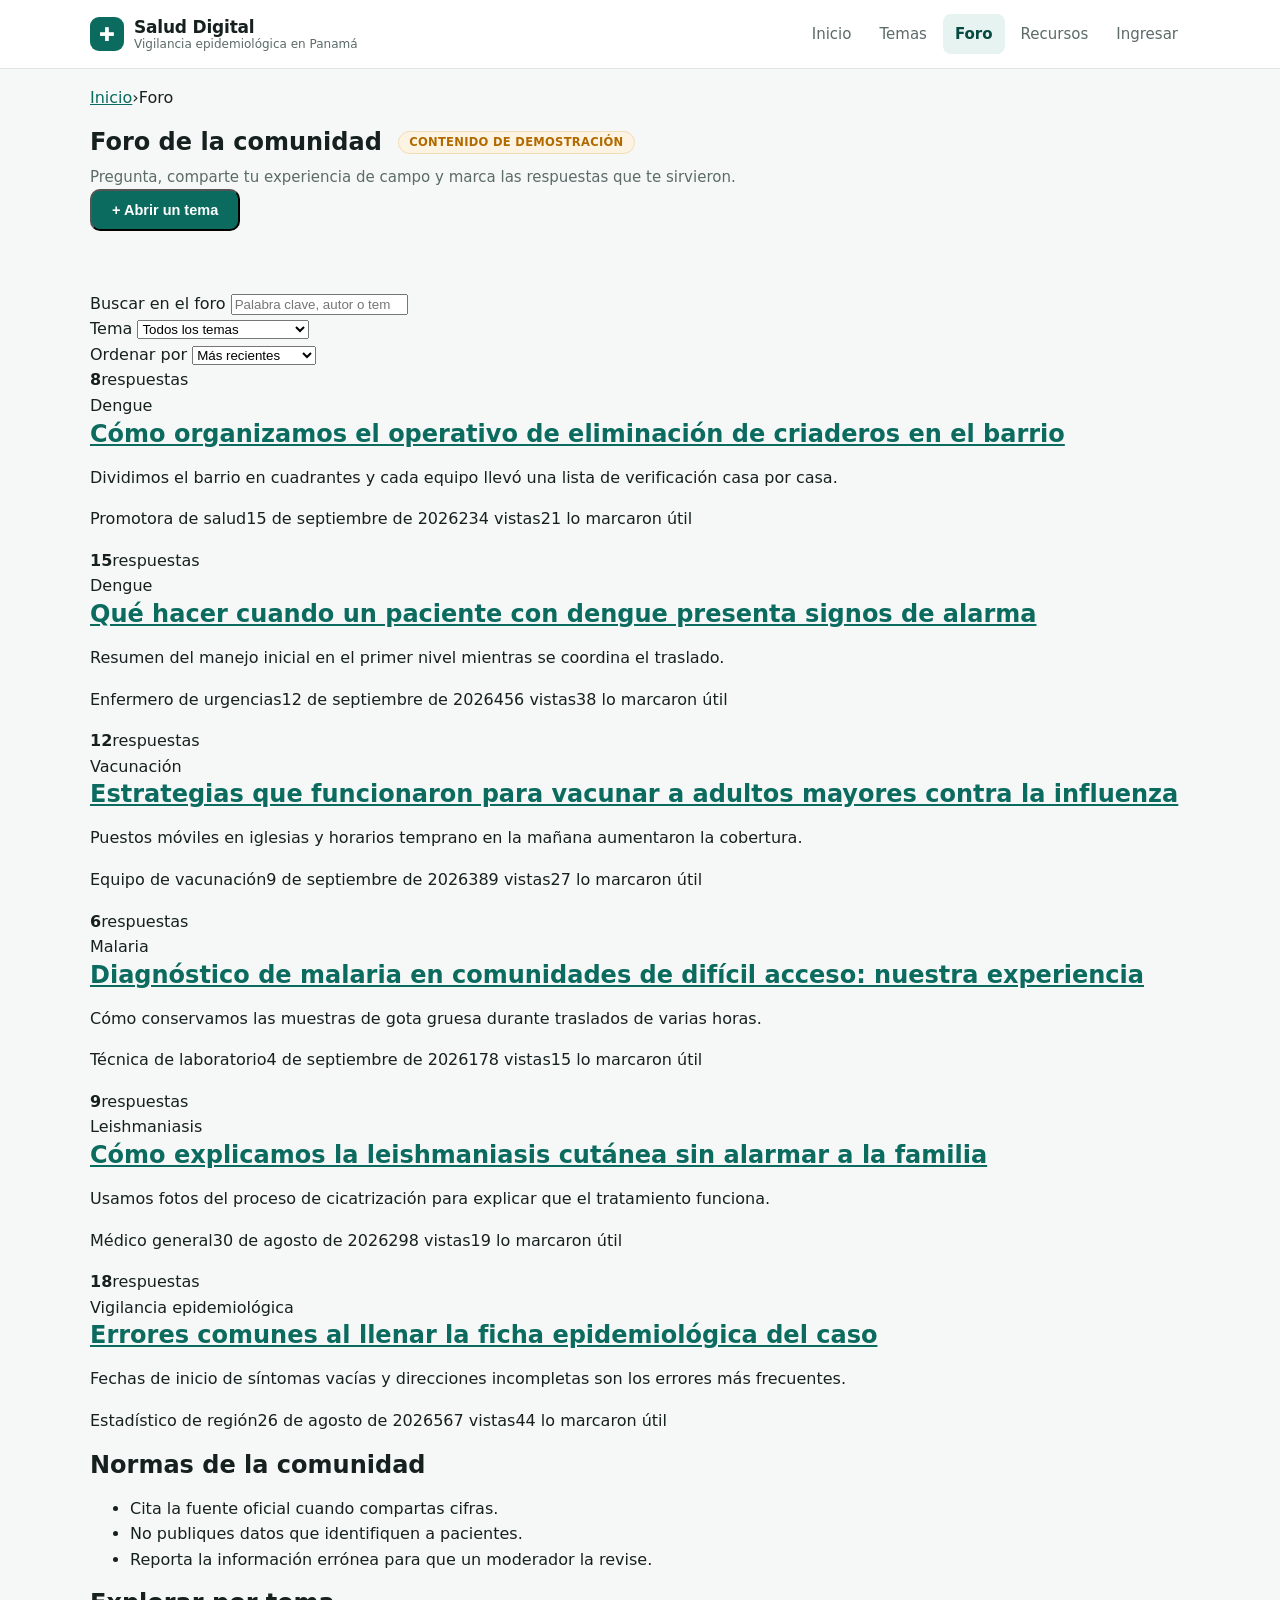
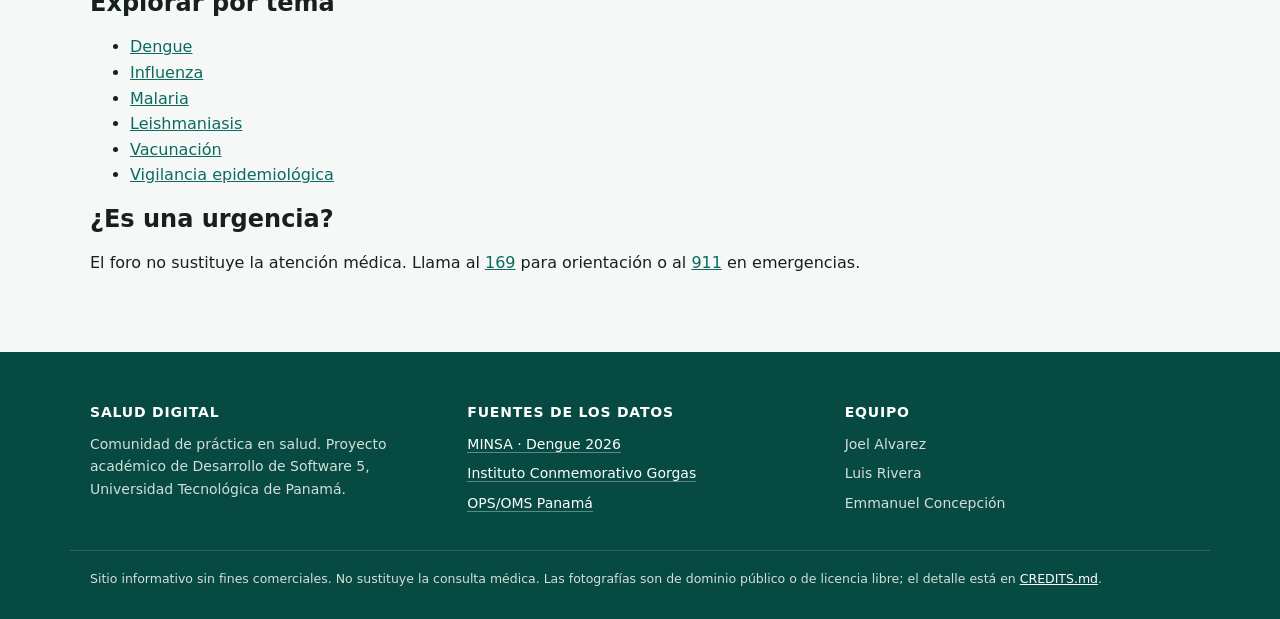
==== foro.html @ 1584584c "feat(paginas): registro, inicio de sesion, temas, foro, publicacion, recursos y perfil" ====
<!DOCTYPE html>
<html lang="es">
<head>
    <meta charset="UTF-8">
    <meta name="viewport" content="width=device-width, initial-scale=1.0">
    <title>Foro · Salud Digital</title>
    <meta name="description" content="Foro de la comunidad de práctica en salud: preguntas y experiencias de campo.">
    <meta name="theme-color" content="#0b6b5f">
    <link rel="icon" href="data:image/svg+xml,<svg xmlns='http://www.w3.org/2000/svg' viewBox='0 0 100 100'><rect width='100' height='100' rx='22' fill='%230b6b5f'/><path d='M42 20h16v22h22v16H58v22H42V58H20V42h22z' fill='%23fff'/></svg>">
    <link rel="stylesheet" href="css/styles.css">
</head>
<body>
    <a href="#contenido" class="skip-link">Saltar al contenido</a>

    <!-- ===== ENCABEZADO ===== -->
    <header class="navbar" id="navbar">
        <div class="container navbar-inner">
            <a class="brand" href="index.html">
                <span class="brand-mark" aria-hidden="true">✚</span>
                <span class="brand-text">
                    <strong>Salud Digital</strong>
                    <small>Vigilancia epidemiológica en Panamá</small>
                </span>
            </a>

            <button class="nav-toggle" id="navToggle" aria-expanded="false" aria-controls="menu" aria-label="Abrir el menú">
                <span></span><span></span><span></span>
            </button>

            <nav class="menu" id="menu" aria-label="Navegación principal">
                <a href="index.html">Inicio</a>
                <a href="temas.html">Temas</a>
                <a href="foro.html">Foro</a>
                <a href="recursos.html">Recursos</a>
                <a href="login.html" class="menu-cuenta" data-cuenta>Ingresar</a>
            </nav>
        </div>
    </header>

    <main id="contenido">
        <section class="pagina-head">
            <div class="container">
                <p class="migas"><a href="index.html">Inicio</a><span aria-hidden="true">›</span><span aria-current="page">Foro</span></p>
                <div class="pagina-head-fila">
                    <div>
                        <h1>Foro de la comunidad <span class="badge-demo">contenido de demostración</span></h1>
                        <p class="section-sub">Pregunta, comparte tu experiencia de campo y marca las respuestas que te sirvieron.</p>
                    </div>
                    <button type="button" class="btn-primary" id="btnNuevoTema" aria-expanded="false" aria-controls="panelNuevo">+ Abrir un tema</button>
                </div>
            </div>
        </section>

        <section class="section">
            <div class="container dos-columnas">
                <div>
                    <div class="panel-nuevo" id="panelNuevo" hidden>
                        <h2>Abrir un tema nuevo</h2>
                        <form class="form" id="formTema" novalidate>
                            <div class="campo">
                                <label for="temaTitulo">Título</label>
                                <input type="text" id="temaTitulo" name="titulo" maxlength="120" placeholder="Resume tu pregunta o experiencia en una frase" required>
                                <p class="campo-error" aria-live="polite"></p>
                            </div>
                            <div class="campo">
                                <label for="temaCategoria">Tema</label>
                                <select id="temaCategoria" name="categoria" required></select>
                                <p class="campo-error" aria-live="polite"></p>
                            </div>
                            <div class="campo">
                                <label for="temaContenido">Contenido</label>
                                <textarea id="temaContenido" name="contenido" placeholder="Describe el caso, lo que hiciste y lo que aprendiste." required></textarea>
                                <p class="campo-error" aria-live="polite"></p>
                            </div>
                            <p class="aviso" id="temaAviso" role="status" hidden></p>
                            <div class="fila-entre">
                                <button type="button" class="btn-secondary" id="btnCancelarTema">Cancelar</button>
                                <button type="submit" class="btn-primary">Publicar tema</button>
                            </div>
                        </form>
                    </div>

                    <form class="herramientas" id="filtrosForo" role="search">
                        <div class="campo campo-buscar">
                            <label for="foroBuscar">Buscar en el foro</label>
                            <input type="search" id="foroBuscar" placeholder="Palabra clave, autor o tema…">
                        </div>
                        <div class="campo">
                            <label for="foroTema">Tema</label>
                            <select id="foroTema"></select>
                        </div>
                        <div class="campo">
                            <label for="foroOrden">Ordenar por</label>
                            <select id="foroOrden">
                                <option value="recientes">Más recientes</option>
                                <option value="respuestas">Más respondidos</option>
                                <option value="util">Más útiles</option>
                            </select>
                        </div>
                    </form>

                    <div class="foro-lista" id="foroLista"></div>
                    <p class="vacio" id="foroVacio" hidden>No hay temas que coincidan con la búsqueda.</p>
                </div>

                <aside class="lateral">
                    <div class="caja">
                        <h2>Normas de la comunidad</h2>
                        <ul>
                            <li>Cita la fuente oficial cuando compartas cifras.</li>
                            <li>No publiques datos que identifiquen a pacientes.</li>
                            <li>Reporta la información errónea para que un moderador la revise.</li>
                        </ul>
                    </div>
                    <div class="caja">
                        <h2>Explorar por tema</h2>
                        <ul id="foroTemasLateral"></ul>
                    </div>
                    <div class="caja">
                        <h2>¿Es una urgencia?</h2>
                        <p>El foro no sustituye la atención médica. Llama al <a href="tel:169">169</a> para orientación o al <a href="tel:911">911</a> en emergencias.</p>
                    </div>
                </aside>
            </div>
        </section>
    </main>

    <!-- ===== PIE ===== -->
    <footer class="footer">
        <div class="container footer-inner">
            <div class="footer-col">
                <h3>Salud Digital</h3>
                <p>Comunidad de práctica en salud. Proyecto académico de Desarrollo de Software 5, Universidad Tecnológica de Panamá.</p>
            </div>
            <div class="footer-col">
                <h3>Fuentes de los datos</h3>
                <ul>
                    <li><a href="https://www.minsa.gob.pa/informacion-salud/dengue-2026" target="_blank" rel="noopener">MINSA · Dengue 2026</a></li>
                    <li><a href="https://www.gorgas.gob.pa/" target="_blank" rel="noopener">Instituto Conmemorativo Gorgas</a></li>
                    <li><a href="https://www.paho.org/es/panama" target="_blank" rel="noopener">OPS/OMS Panamá</a></li>
                </ul>
            </div>
            <div class="footer-col">
                <h3>Equipo</h3>
                <ul>
                    <li>Joel Alvarez</li>
                    <li>Luis Rivera</li>
                    <li>Emmanuel Concepción</li>
                </ul>
            </div>
        </div>
        <div class="container footer-legal">
            <p>
                Sitio informativo sin fines comerciales. No sustituye la consulta médica.
                Las fotografías son de dominio público o de licencia libre; el detalle está en
                <a href="CREDITS.md">CREDITS.md</a>.
            </p>
        </div>
    </footer>

    <script src="js/data.js"></script>
    <script src="js/comun.js"></script>
    <script src="js/foro.js"></script>
</body>
</html>
---- css/styles.css ----
/* =========================================================================
   Salud Digital - Estilos
   ========================================================================= */

:root {
    --verde: #0b6b5f;
    --verde-oscuro: #074a41;
    --verde-claro: #e6f3f0;
    --ambar: #b26a00;
    --rojo: #b3261e;
    --tinta: #16211f;
    --gris: #5b6b68;
    --linea: #dde5e3;
    --fondo: #f6f8f7;
    --blanco: #ffffff;
    --radio: 14px;
    --sombra: 0 1px 2px rgba(16, 33, 30, .06), 0 8px 24px rgba(16, 33, 30, .06);
    --ancho: 1140px;
}

*, *::before, *::after { box-sizing: border-box; }

html { scroll-behavior: smooth; scroll-padding-top: 90px; }

body {
    margin: 0;
    font-family: "Segoe UI", system-ui, -apple-system, Roboto, Helvetica, Arial, sans-serif;
    color: var(--tinta);
    background: var(--fondo);
    line-height: 1.6;
    -webkit-font-smoothing: antialiased;
}

body.sin-scroll { overflow: hidden; }

img { max-width: 100%; display: block; }

a { color: var(--verde); }

h1, h2, h3 { line-height: 1.25; margin: 0; }

.container {
    width: 100%;
    max-width: var(--ancho);
    margin: 0 auto;
    padding: 0 20px;
}

.sr-only {
    position: absolute; width: 1px; height: 1px;
    padding: 0; margin: -1px; overflow: hidden;
    clip: rect(0 0 0 0); white-space: nowrap; border: 0;
}

.skip-link {
    position: absolute; left: -999px; top: 8px; z-index: 1200;
    background: var(--verde); color: #fff; padding: 10px 16px; border-radius: 8px;
}
.skip-link:focus { left: 16px; }

:focus-visible { outline: 3px solid var(--verde); outline-offset: 2px; border-radius: 4px; }

/* ===== Encabezado ===== */

.navbar {
    position: sticky; top: 0; z-index: 900;
    background: rgba(255, 255, 255, .94);
    backdrop-filter: blur(8px);
    border-bottom: 1px solid var(--linea);
    transition: box-shadow .2s ease;
}
.navbar.con-sombra { box-shadow: 0 2px 12px rgba(16, 33, 30, .1); }

.navbar-inner {
    display: flex; align-items: center; justify-content: space-between;
    gap: 16px; min-height: 68px;
}

.brand { display: flex; align-items: center; gap: 10px; text-decoration: none; color: inherit; }

.brand-mark {
    width: 34px; height: 34px; flex: none;
    display: grid; place-items: center;
    background: var(--verde); color: #fff;
    border-radius: 9px; font-size: 19px; font-weight: 700;
}

.brand-text { display: flex; flex-direction: column; line-height: 1.2; }
.brand-text strong { font-size: 17px; letter-spacing: -.2px; }
.brand-text small { font-size: 12px; color: var(--gris); }

.menu { display: flex; align-items: center; gap: 4px; }

.menu a {
    padding: 8px 12px; border-radius: 8px;
    color: var(--gris); text-decoration: none;
    font-size: 15px; font-weight: 500;
}
.menu a:hover { background: var(--verde-claro); color: var(--verde-oscuro); }
.menu a.activo { background: var(--verde-claro); color: var(--verde-oscuro); font-weight: 600; }

.nav-toggle {
    display: none; width: 42px; height: 38px;
    background: none; border: 1px solid var(--linea); border-radius: 9px;
    cursor: pointer; padding: 9px 10px;
}
.nav-toggle span { display: block; height: 2px; background: var(--tinta); border-radius: 2px; }
.nav-toggle span + span { margin-top: 5px; }

/* ===== Portada ===== */

.hero { position: relative; color: #fff; overflow: hidden; }

.hero-media {
    position: absolute; inset: 0;
    background: #08403a url("../assets/img/hero-panama.jpg") center 35% / cover no-repeat;
}
.hero-media::after {
    content: ""; position: absolute; inset: 0;
    background: linear-gradient(105deg, rgba(6, 45, 40, .93) 0%, rgba(6, 45, 40, .72) 55%, rgba(6, 45, 40, .45) 100%);
}

.hero-content { position: relative; padding: 76px 20px 64px; max-width: 760px; }

.hero-eyebrow {
    display: inline-block; margin: 0 0 16px;
    background: rgba(255, 255, 255, .16);
    border: 1px solid rgba(255, 255, 255, .28);
    padding: 5px 13px; border-radius: 999px;
    font-size: 13px; font-weight: 600; letter-spacing: .2px;
}

.hero h1 { font-size: clamp(1.9rem, 5vw, 2.9rem); letter-spacing: -.8px; }

.hero-lead {
    font-size: clamp(1rem, 2.2vw, 1.14rem);
    color: rgba(255, 255, 255, .9);
    margin: 14px 0 26px; max-width: 58ch;
}

.search-bar { display: flex; gap: 10px; flex-wrap: wrap; }

.search-bar input {
    flex: 1 1 260px; min-width: 0;
    padding: 13px 16px; font-size: 15px; font-family: inherit;
    border: 1px solid rgba(255, 255, 255, .3); border-radius: 10px;
    background: rgba(255, 255, 255, .97); color: var(--tinta);
}

.search-bar button {
    padding: 13px 26px; font-size: 15px; font-weight: 600; font-family: inherit;
    border: 0; border-radius: 10px; cursor: pointer;
    background: #fff; color: var(--verde-oscuro);
}
.search-bar button:hover { background: var(--verde-claro); }

.hero-note { margin: 20px 0 0; font-size: 13.5px; color: rgba(255, 255, 255, .78); }
.hero-note strong { color: #fff; font-weight: 600; }

/* ===== Secciones ===== */

.section { padding: 60px 0; }
.section-alt { background: var(--blanco); border-block: 1px solid var(--linea); }

.section-head {
    display: flex; align-items: flex-end; justify-content: space-between;
    gap: 20px; flex-wrap: wrap; margin-bottom: 28px;
}

.section-head h2 { font-size: clamp(1.4rem, 3.2vw, 1.85rem); letter-spacing: -.5px; }

.section-sub { margin: 8px 0 0; color: var(--gris); font-size: 15px; max-width: 72ch; }

.subtitulo { margin: 52px 0 0; font-size: 1.25rem; letter-spacing: -.3px; }

.link-fuente {
    font-size: 13.5px; font-weight: 600; text-decoration: none;
    white-space: nowrap; color: var(--verde);
}
.link-fuente:hover { text-decoration: underline; }

.badge-demo {
    display: inline-block; vertical-align: middle;
    margin-left: 8px; padding: 3px 10px;
    background: #fdf3e2; color: var(--ambar);
    border: 1px solid #f1dcb6; border-radius: 999px;
    font-size: 11.5px; font-weight: 700; letter-spacing: .3px;
    text-transform: uppercase;
}

/* ===== Indicadores ===== */

.indicadores-grid {
    display: grid; gap: 16px;
    grid-template-columns: repeat(auto-fit, minmax(260px, 1fr));
}

.indicador {
    background: var(--blanco); border: 1px solid var(--linea);
    border-radius: var(--radio); padding: 22px;
    display: flex; flex-direction: column; gap: 2px;
    box-shadow: var(--sombra);
}

.indicador h3 {
    font-size: 13px; text-transform: uppercase; letter-spacing: .8px;
    color: var(--gris); font-weight: 700;
}

.indicador-valor {
    margin: 6px 0 0; font-size: 2.35rem; font-weight: 700;
    letter-spacing: -1.5px; color: var(--verde-oscuro);
    font-variant-numeric: tabular-nums;
}

.indicador-unidad { margin: 0; font-size: 14px; color: var(--gris); }

.indicador-detalle {
    margin: 12px 0 0; font-size: 13.5px; color: var(--tinta);
    padding-top: 12px; border-top: 1px solid var(--linea);
}

.indicador-tendencia { margin: 10px 0 14px; font-size: 13px; font-weight: 600; }
.t-baja { color: var(--verde); }
.t-sube { color: var(--rojo); }
.t-estable { color: var(--gris); }

.indicador .link-fuente { margin-top: auto; align-self: flex-start; }

/* ===== Filtros de noticias ===== */

.filtros-categoria { display: flex; gap: 8px; flex-wrap: wrap; }

.filtro-chip {
    padding: 7px 14px; font-size: 13.5px; font-family: inherit; font-weight: 500;
    background: var(--fondo); color: var(--gris);
    border: 1px solid var(--linea); border-radius: 999px; cursor: pointer;
}
.filtro-chip:hover { border-color: var(--verde); color: var(--verde-oscuro); }
.filtro-chip.activo {
    background: var(--verde); border-color: var(--verde);
    color: #fff; font-weight: 600;
}

/* ===== Noticias ===== */

.noticias-grid {
    display: grid; gap: 22px;
    grid-template-columns: repeat(auto-fill, minmax(290px, 1fr));
}

.noticia {
    background: var(--blanco); border: 1px solid var(--linea);
    border-radius: var(--radio); overflow: hidden; cursor: pointer;
    display: flex; flex-direction: column;
    box-shadow: var(--sombra);
    transition: transform .18s ease, box-shadow .18s ease;
}
.noticia:hover, .noticia:focus-visible {
    transform: translateY(-3px);
    box-shadow: 0 12px 30px rgba(16, 33, 30, .13);
}

.noticia-foto { position: relative; background: var(--verde-claro); }
.noticia-foto img {
    width: 100%; height: auto; aspect-ratio: 16 / 10;
    object-fit: cover; background: var(--verde-claro);
}

.chip {
    display: inline-block;
    background: var(--verde-oscuro); color: #fff;
    padding: 5px 12px; border-radius: 999px;
    font-size: 11.5px; font-weight: 700;
    letter-spacing: .4px; text-transform: uppercase;
}

.noticia-foto .chip { position: absolute; left: 12px; bottom: 12px; }

.noticia-cuerpo { padding: 18px 20px 20px; display: flex; flex-direction: column; flex: 1; }

.noticia-cuerpo h3 { font-size: 1.06rem; letter-spacing: -.3px; }

.noticia-cuerpo p {
    margin: 10px 0 0; font-size: 14.5px; color: var(--gris);
    display: -webkit-box; -webkit-line-clamp: 4; -webkit-box-orient: vertical;
    overflow: hidden;
}

.noticia-meta {
    display: flex; align-items: center; flex-wrap: wrap;
    margin-top: auto; padding-top: 16px;
    font-size: 12.5px; color: var(--gris);
}
.noticia-meta span:first-child { font-weight: 600; color: var(--verde-oscuro); }
.noticia-meta span + span::before { content: "·"; margin: 0 7px; }

.vacio { text-align: center; color: var(--gris); padding: 40px 0; }

/* ===== Tabla y datos ===== */

.resumen-nacional {
    display: grid; gap: 1px; margin-bottom: 26px;
    grid-template-columns: repeat(auto-fit, minmax(150px, 1fr));
    background: var(--linea); border: 1px solid var(--linea);
    border-radius: var(--radio); overflow: hidden;
}

.dato { background: var(--blanco); padding: 16px 18px; }
.dato dt { font-size: 12px; text-transform: uppercase; letter-spacing: .6px; color: var(--gris); font-weight: 700; }
.dato dd {
    margin: 4px 0 0; font-size: 1.5rem; font-weight: 700;
    color: var(--verde-oscuro); letter-spacing: -.8px;
    font-variant-numeric: tabular-nums;
}

.tabla-controles { display: flex; align-items: center; gap: 10px; flex-wrap: wrap; margin-bottom: 14px; }
.tabla-controles label { font-size: 14px; font-weight: 600; }

.tabla-controles select {
    padding: 9px 12px; font-size: 14.5px; font-family: inherit;
    border: 1px solid var(--linea); border-radius: 9px;
    background: var(--blanco); color: var(--tinta); min-width: 220px;
}

.tabla-wrap {
    overflow-x: auto; background: var(--blanco);
    border: 1px solid var(--linea); border-radius: var(--radio);
}

.tabla { width: 100%; border-collapse: collapse; min-width: 520px; }

.tabla th, .tabla td { padding: 13px 18px; text-align: left; border-bottom: 1px solid var(--linea); }

.tabla thead th {
    background: var(--verde-claro); color: var(--verde-oscuro);
    font-size: 12.5px; text-transform: uppercase; letter-spacing: .6px;
}

.tabla tbody tr:last-child th, .tabla tbody tr:last-child td { border-bottom: 0; }
.tabla tbody tr:hover { background: #fafcfb; }
.tabla tbody th { font-weight: 600; }

.tabla .num { text-align: right; font-variant-numeric: tabular-nums; }

.v-baja { color: var(--verde); font-weight: 700; }
.v-sube { color: var(--rojo); font-weight: 700; }
.v-neutro { color: var(--gris); }

.nota-tabla { margin: 12px 0 0; font-size: 13px; color: var(--gris); }

/* ===== Barras de defunciones ===== */

.barras { margin: 20px 0 18px; display: flex; flex-direction: column; gap: 10px; }

.barra-fila { display: grid; grid-template-columns: 150px 1fr 34px; align-items: center; gap: 12px; }

.barra-etiqueta { font-size: 14px; font-weight: 500; }

.barra-pista { height: 22px; background: var(--verde-claro); border-radius: 6px; overflow: hidden; }

.barra-relleno {
    display: block; height: 100%;
    background: linear-gradient(90deg, var(--verde), var(--verde-oscuro));
    border-radius: 6px;
}

.barra-valor {
    text-align: right; font-weight: 700; font-size: 14px;
    color: var(--verde-oscuro); font-variant-numeric: tabular-nums;
}

/* ===== Recursos ===== */

.recursos-grid {
    display: grid; gap: 16px;
    grid-template-columns: repeat(auto-fit, minmax(270px, 1fr));
}

.recurso {
    background: var(--fondo); border: 1px solid var(--linea);
    border-radius: var(--radio); padding: 22px;
    display: flex; flex-direction: column;
}

.recurso-icono { font-size: 26px; line-height: 1; }
.recurso h3 { margin: 12px 0 0; font-size: 1.05rem; }
.recurso p { margin: 8px 0 18px; font-size: 14.5px; color: var(--gris); }

.btn-primary, .btn-secondary {
    display: inline-block; text-decoration: none; text-align: center;
    padding: 11px 20px; border-radius: 10px;
    font-size: 14.5px; font-weight: 600;
}

.btn-primary { background: var(--verde); color: #fff; }
.btn-primary:hover { background: var(--verde-oscuro); }

.btn-secondary {
    background: var(--blanco); color: var(--verde-oscuro);
    border: 1px solid var(--linea); margin-top: auto; align-self: flex-start;
}
.btn-secondary:hover { border-color: var(--verde); background: var(--verde-claro); }

/* ===== Comunidad ===== */

.temas-grid {
    display: grid; gap: 16px;
    grid-template-columns: repeat(auto-fit, minmax(290px, 1fr));
}

.tema {
    background: var(--blanco); border: 1px solid var(--linea);
    border-left: 4px solid var(--verde);
    border-radius: var(--radio); padding: 20px;
}

.tema h3 { font-size: 1rem; letter-spacing: -.2px; }
.tema-autor { margin: 8px 0 0; font-size: 13.5px; font-weight: 600; color: var(--verde-oscuro); }

.tema-meta {
    display: flex; gap: 14px; flex-wrap: wrap;
    margin: 12px 0 0; padding-top: 12px;
    border-top: 1px solid var(--linea);
    font-size: 12.5px; color: var(--gris);
}

/* ===== Pie ===== */

.footer { background: var(--verde-oscuro); color: rgba(255, 255, 255, .82); margin-top: 0; }

.footer-inner {
    display: grid; gap: 32px; padding: 52px 20px 36px;
    grid-template-columns: repeat(auto-fit, minmax(230px, 1fr));
}

.footer-col h3 { font-size: 14px; text-transform: uppercase; letter-spacing: .8px; color: #fff; }
.footer-col p { margin: 12px 0 0; font-size: 14px; }
.footer-col ul { list-style: none; margin: 12px 0 0; padding: 0; font-size: 14px; }
.footer-col li + li { margin-top: 7px; }
.footer-col a { color: #fff; text-decoration: none; border-bottom: 1px solid rgba(255, 255, 255, .35); }
.footer-col a:hover { border-bottom-color: #fff; }

.footer-legal { padding: 18px 20px 30px; border-top: 1px solid rgba(255, 255, 255, .16); }
.footer-legal p { margin: 0; font-size: 12.5px; }
.footer-legal a { color: #fff; }

/* ===== Modal ===== */

.modal { position: fixed; inset: 0; z-index: 1000; display: grid; place-items: center; padding: 20px; }
.modal[hidden] { display: none; }

.modal-backdrop { position: absolute; inset: 0; background: rgba(8, 26, 23, .72); }

.modal-card {
    position: relative; background: var(--blanco);
    border-radius: 16px; max-width: 640px; width: 100%;
    max-height: 88vh; overflow-y: auto;
    box-shadow: 0 24px 60px rgba(0, 0, 0, .35);
}

.modal-cerrar {
    position: absolute; top: 12px; right: 12px; z-index: 2;
    width: 36px; height: 36px; border: 0; border-radius: 50%;
    background: rgba(255, 255, 255, .92); color: var(--tinta);
    font-size: 22px; line-height: 1; cursor: pointer;
}
.modal-cerrar:hover { background: #fff; }

.modal-card img { width: 100%; aspect-ratio: 16 / 9; object-fit: cover; }

.modal-credito {
    margin: 0; padding: 8px 24px; font-size: 11.5px; color: var(--gris);
    background: var(--fondo); border-bottom: 1px solid var(--linea);
}

.modal-cuerpo { padding: 22px 24px 28px; }
.modal-cuerpo h2 { margin: 14px 0 0; font-size: 1.35rem; letter-spacing: -.4px; }
.modal-meta { margin: 10px 0 16px; font-size: 13px; color: var(--gris); font-weight: 600; }
.modal-cuerpo > p:not(.modal-meta) { margin: 0 0 22px; font-size: 15px; color: var(--tinta); }

/* ===== Adaptación a pantallas pequeñas ===== */

@media (max-width: 860px) {
    .nav-toggle { display: block; }

    .menu {
        position: absolute; top: 100%; left: 0; right: 0;
        flex-direction: column; align-items: stretch; gap: 2px;
        background: var(--blanco); border-bottom: 1px solid var(--linea);
        padding: 10px 16px 16px; display: none;
        box-shadow: 0 10px 24px rgba(16, 33, 30, .12);
    }
    .menu.abierto { display: flex; }
    .menu a { padding: 12px 14px; font-size: 16px; }

    .hero-content { padding: 56px 20px 48px; }
    .section { padding: 46px 0; }
    .section-head { align-items: flex-start; }
    .barra-fila { grid-template-columns: 116px 1fr 32px; gap: 10px; }
    .barra-etiqueta { font-size: 13px; }
}

@media (max-width: 520px) {
    .brand-text small { display: none; }
    .search-bar button { flex: 1 1 100%; }
    .indicador-valor { font-size: 2rem; }
    .dato dd { font-size: 1.3rem; }
    .modal { padding: 0; }
    .modal-card { max-height: 100vh; border-radius: 0; }
}

@media (prefers-reduced-motion: reduce) {
    html { scroll-behavior: auto; }
    * { transition: none !important; }
}
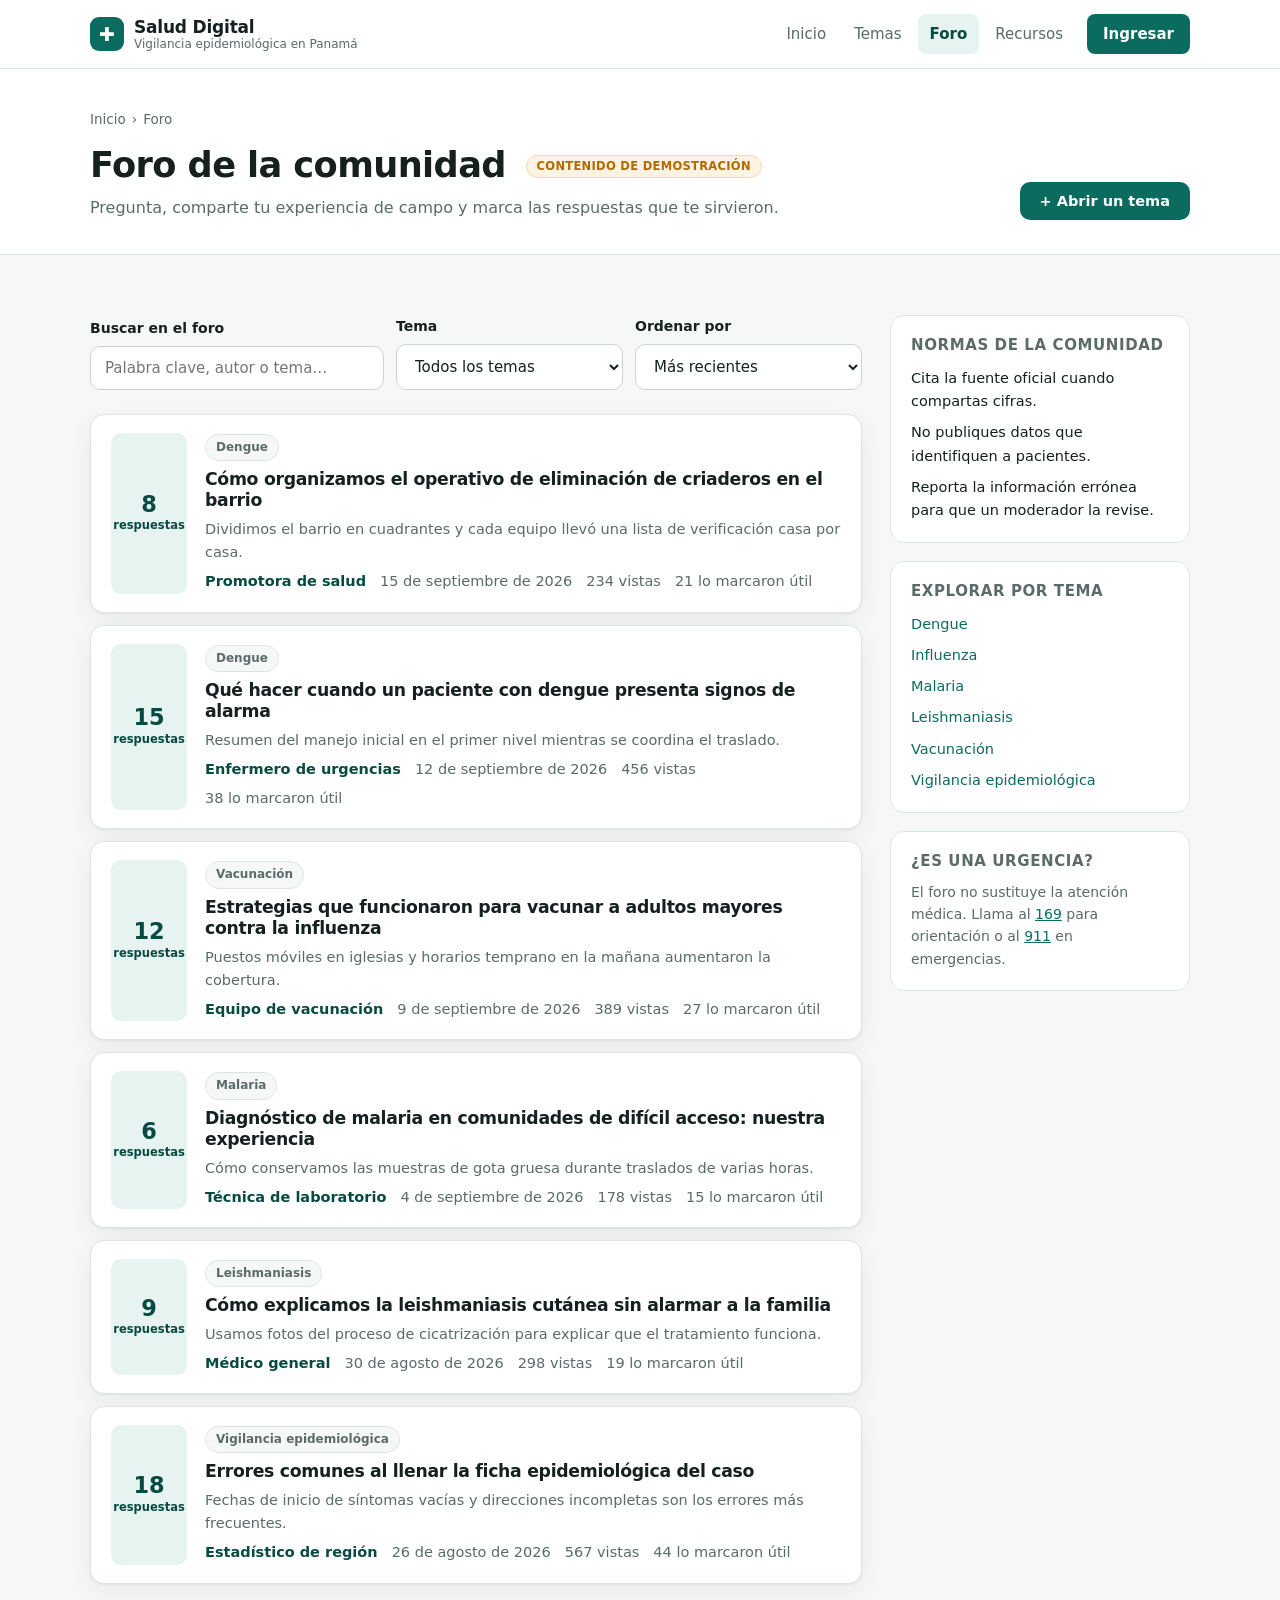
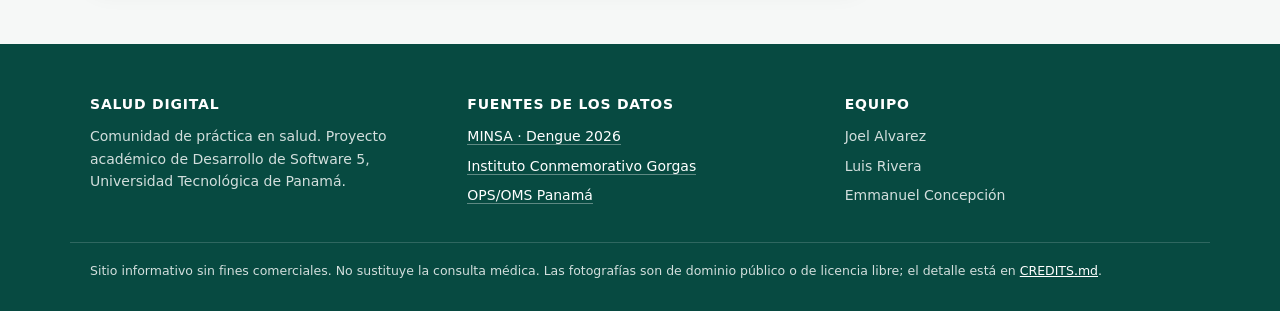
==== commit 6909cb06: "refactor(estilos): separar el css en una hoja compartida y una por pagina" ====
--- a/foro.html
+++ b/foro.html
@@ -8,6 +8,7 @@
     <meta name="theme-color" content="#0b6b5f">
     <link rel="icon" href="data:image/svg+xml,<svg xmlns='http://www.w3.org/2000/svg' viewBox='0 0 100 100'><rect width='100' height='100' rx='22' fill='%230b6b5f'/><path d='M42 20h16v22h22v16H58v22H42V58H20V42h22z' fill='%23fff'/></svg>">
     <link rel="stylesheet" href="css/styles.css">
+    <link rel="stylesheet" href="css/comunidad.css">
 </head>
 <body>
     <a href="#contenido" class="skip-link">Saltar al contenido</a>
--- a/css/styles.css
+++ b/css/styles.css
@@ -1,6 +1,10 @@
 /* =========================================================================
-   Salud Digital - Estilos
+   Salud Digital - Estilos compartidos
+   Base, encabezado, pie y componentes que usan todas las páginas.
+   Cada página carga además su propia hoja (inicio, acceso, temas...).
    ========================================================================= */
+
+/* ===== Variables y base ===== */
 
 :root {
     --verde: #0b6b5f;
@@ -107,55 +111,22 @@
 .nav-toggle span { display: block; height: 2px; background: var(--tinta); border-radius: 2px; }
 .nav-toggle span + span { margin-top: 5px; }
 
-/* ===== Portada ===== */
-
-.hero { position: relative; color: #fff; overflow: hidden; }
-
-.hero-media {
-    position: absolute; inset: 0;
-    background: #08403a url("../assets/img/hero-panama.jpg") center 35% / cover no-repeat;
-}
-.hero-media::after {
-    content: ""; position: absolute; inset: 0;
-    background: linear-gradient(105deg, rgba(6, 45, 40, .93) 0%, rgba(6, 45, 40, .72) 55%, rgba(6, 45, 40, .45) 100%);
-}
-
-.hero-content { position: relative; padding: 76px 20px 64px; max-width: 760px; }
-
-.hero-eyebrow {
-    display: inline-block; margin: 0 0 16px;
-    background: rgba(255, 255, 255, .16);
-    border: 1px solid rgba(255, 255, 255, .28);
-    padding: 5px 13px; border-radius: 999px;
-    font-size: 13px; font-weight: 600; letter-spacing: .2px;
-}
-
-.hero h1 { font-size: clamp(1.9rem, 5vw, 2.9rem); letter-spacing: -.8px; }
-
-.hero-lead {
-    font-size: clamp(1rem, 2.2vw, 1.14rem);
-    color: rgba(255, 255, 255, .9);
-    margin: 14px 0 26px; max-width: 58ch;
-}
-
-.search-bar { display: flex; gap: 10px; flex-wrap: wrap; }
-
-.search-bar input {
-    flex: 1 1 260px; min-width: 0;
-    padding: 13px 16px; font-size: 15px; font-family: inherit;
-    border: 1px solid rgba(255, 255, 255, .3); border-radius: 10px;
-    background: rgba(255, 255, 255, .97); color: var(--tinta);
-}
-
-.search-bar button {
-    padding: 13px 26px; font-size: 15px; font-weight: 600; font-family: inherit;
-    border: 0; border-radius: 10px; cursor: pointer;
+/* ===== Menú: acceso a la cuenta ===== */
+
+.menu .menu-cuenta {
+    margin-left: 8px; padding: 8px 16px;
+    background: var(--verde); color: #fff; font-weight: 600;
+    display: inline-flex; align-items: center; gap: 8px;
+}
+.menu .menu-cuenta:hover,
+.menu .menu-cuenta.activo { background: var(--verde-oscuro); color: #fff; }
+
+.menu-avatar {
+    width: 24px; height: 24px; border-radius: 50%;
+    display: inline-grid; place-items: center;
     background: #fff; color: var(--verde-oscuro);
-}
-.search-bar button:hover { background: var(--verde-claro); }
-
-.hero-note { margin: 20px 0 0; font-size: 13.5px; color: rgba(255, 255, 255, .78); }
-.hero-note strong { color: #fff; font-weight: 600; }
+    font-size: 11px; font-weight: 700;
+}
 
 /* ===== Secciones ===== */
 
@@ -188,116 +159,111 @@
     text-transform: uppercase;
 }
 
-/* ===== Indicadores ===== */
-
-.indicadores-grid {
-    display: grid; gap: 16px;
-    grid-template-columns: repeat(auto-fit, minmax(260px, 1fr));
-}
-
-.indicador {
-    background: var(--blanco); border: 1px solid var(--linea);
-    border-radius: var(--radio); padding: 22px;
-    display: flex; flex-direction: column; gap: 2px;
-    box-shadow: var(--sombra);
-}
-
-.indicador h3 {
-    font-size: 13px; text-transform: uppercase; letter-spacing: .8px;
-    color: var(--gris); font-weight: 700;
-}
-
-.indicador-valor {
-    margin: 6px 0 0; font-size: 2.35rem; font-weight: 700;
-    letter-spacing: -1.5px; color: var(--verde-oscuro);
-    font-variant-numeric: tabular-nums;
-}
-
-.indicador-unidad { margin: 0; font-size: 14px; color: var(--gris); }
-
-.indicador-detalle {
-    margin: 12px 0 0; font-size: 13.5px; color: var(--tinta);
-    padding-top: 12px; border-top: 1px solid var(--linea);
-}
-
-.indicador-tendencia { margin: 10px 0 14px; font-size: 13px; font-weight: 600; }
-.t-baja { color: var(--verde); }
-.t-sube { color: var(--rojo); }
-.t-estable { color: var(--gris); }
-
-.indicador .link-fuente { margin-top: auto; align-self: flex-start; }
-
-/* ===== Filtros de noticias ===== */
-
-.filtros-categoria { display: flex; gap: 8px; flex-wrap: wrap; }
-
-.filtro-chip {
-    padding: 7px 14px; font-size: 13.5px; font-family: inherit; font-weight: 500;
-    background: var(--fondo); color: var(--gris);
-    border: 1px solid var(--linea); border-radius: 999px; cursor: pointer;
-}
-.filtro-chip:hover { border-color: var(--verde); color: var(--verde-oscuro); }
-.filtro-chip.activo {
-    background: var(--verde); border-color: var(--verde);
-    color: #fff; font-weight: 600;
-}
-
-/* ===== Noticias ===== */
-
-.noticias-grid {
-    display: grid; gap: 22px;
-    grid-template-columns: repeat(auto-fill, minmax(290px, 1fr));
-}
-
-.noticia {
-    background: var(--blanco); border: 1px solid var(--linea);
-    border-radius: var(--radio); overflow: hidden; cursor: pointer;
-    display: flex; flex-direction: column;
-    box-shadow: var(--sombra);
-    transition: transform .18s ease, box-shadow .18s ease;
-}
-.noticia:hover, .noticia:focus-visible {
-    transform: translateY(-3px);
-    box-shadow: 0 12px 30px rgba(16, 33, 30, .13);
-}
-
-.noticia-foto { position: relative; background: var(--verde-claro); }
-.noticia-foto img {
-    width: 100%; height: auto; aspect-ratio: 16 / 10;
-    object-fit: cover; background: var(--verde-claro);
-}
-
-.chip {
-    display: inline-block;
-    background: var(--verde-oscuro); color: #fff;
-    padding: 5px 12px; border-radius: 999px;
-    font-size: 11.5px; font-weight: 700;
-    letter-spacing: .4px; text-transform: uppercase;
-}
-
-.noticia-foto .chip { position: absolute; left: 12px; bottom: 12px; }
-
-.noticia-cuerpo { padding: 18px 20px 20px; display: flex; flex-direction: column; flex: 1; }
-
-.noticia-cuerpo h3 { font-size: 1.06rem; letter-spacing: -.3px; }
-
-.noticia-cuerpo p {
-    margin: 10px 0 0; font-size: 14.5px; color: var(--gris);
-    display: -webkit-box; -webkit-line-clamp: 4; -webkit-box-orient: vertical;
-    overflow: hidden;
-}
-
-.noticia-meta {
-    display: flex; align-items: center; flex-wrap: wrap;
-    margin-top: auto; padding-top: 16px;
-    font-size: 12.5px; color: var(--gris);
-}
-.noticia-meta span:first-child { font-weight: 600; color: var(--verde-oscuro); }
-.noticia-meta span + span::before { content: "·"; margin: 0 7px; }
-
 .vacio { text-align: center; color: var(--gris); padding: 40px 0; }
 
-/* ===== Tabla y datos ===== */
+/* ===== Encabezado de página interior ===== */
+
+.pagina-head {
+    background: var(--blanco); border-bottom: 1px solid var(--linea);
+    padding: 40px 0 34px;
+}
+
+.migas { margin: 0 0 12px; font-size: 13.5px; color: var(--gris); }
+.migas a { color: var(--gris); text-decoration: none; }
+.migas a:hover { color: var(--verde-oscuro); text-decoration: underline; }
+.migas span[aria-hidden] { margin: 0 6px; }
+
+.pagina-head h1 { font-size: clamp(1.6rem, 3.6vw, 2.2rem); letter-spacing: -.6px; }
+.pagina-head .section-sub { font-size: 16px; }
+
+.pagina-head-fila {
+    display: flex; align-items: flex-end; justify-content: space-between;
+    gap: 20px; flex-wrap: wrap;
+}
+
+/* ===== Botones ===== */
+
+.btn-primary, .btn-secondary {
+    display: inline-block; text-decoration: none; text-align: center;
+    padding: 11px 20px; border-radius: 10px;
+    font-size: 14.5px; font-weight: 600;
+}
+
+.btn-primary { background: var(--verde); color: #fff; }
+.btn-primary:hover { background: var(--verde-oscuro); }
+
+.btn-secondary {
+    background: var(--blanco); color: var(--verde-oscuro);
+    border: 1px solid var(--linea); margin-top: auto; align-self: flex-start;
+}
+.btn-secondary:hover { border-color: var(--verde); background: var(--verde-claro); }
+
+button.btn-primary, button.btn-secondary { border: 0; cursor: pointer; font-family: inherit; }
+button.btn-secondary { border: 1px solid var(--linea); margin-top: 0; }
+
+.btn-bloque { display: block; width: 100%; }
+
+.btn-accion {
+    display: inline-flex; align-items: center; gap: 6px;
+    padding: 7px 12px; border-radius: 8px; cursor: pointer;
+    background: var(--blanco); color: var(--gris);
+    border: 1px solid var(--linea);
+    font-family: inherit; font-size: 13.5px; font-weight: 600;
+}
+.btn-accion:hover { border-color: var(--verde); color: var(--verde-oscuro); }
+.btn-accion[aria-pressed="true"] {
+    background: var(--verde-claro); border-color: var(--verde); color: var(--verde-oscuro);
+}
+.btn-accion.peligro:hover { border-color: var(--rojo); color: var(--rojo); }
+
+/* ===== Formularios y avisos ===== */
+
+.form { display: flex; flex-direction: column; gap: 18px; }
+
+.form-fila { display: grid; gap: 18px; grid-template-columns: repeat(auto-fit, minmax(220px, 1fr)); }
+
+.campo { display: flex; flex-direction: column; gap: 6px; }
+
+.campo label, .campo legend { font-size: 14px; font-weight: 600; }
+
+.campo input, .campo select, .campo textarea {
+    width: 100%; padding: 12px 14px;
+    font-size: 15px; font-family: inherit; color: var(--tinta);
+    background: var(--blanco); border: 1px solid #c9d5d2; border-radius: 10px;
+}
+.campo textarea { min-height: 130px; resize: vertical; line-height: 1.55; }
+.campo input:focus, .campo select:focus, .campo textarea:focus {
+    outline: none; border-color: var(--verde);
+    box-shadow: 0 0 0 3px rgba(11, 107, 95, .18);
+}
+
+.campo-ayuda { margin: 0; font-size: 12.5px; color: var(--gris); }
+.campo-error { margin: 0; font-size: 12.5px; font-weight: 600; color: var(--rojo); min-height: 0; }
+.campo-error:empty { display: none; }
+
+.con-error input, .con-error select, .con-error textarea { border-color: var(--rojo); }
+.con-error input:focus, .con-error select:focus, .con-error textarea:focus {
+    box-shadow: 0 0 0 3px rgba(179, 38, 30, .15);
+}
+
+.check { display: flex; align-items: flex-start; gap: 10px; font-size: 14px; line-height: 1.5; }
+.check input { width: 18px; height: 18px; margin: 2px 0 0; accent-color: var(--verde); flex: none; }
+
+/* Fila con elementos en los extremos: botones de un formulario, etiqueta y enlace. */
+.fila-entre { display: flex; align-items: center; justify-content: space-between; gap: 12px; flex-wrap: wrap; }
+
+.form-pie { margin: 0; font-size: 14px; color: var(--gris); text-align: center; }
+
+.aviso {
+    margin: 0; padding: 12px 14px; border-radius: 10px;
+    font-size: 14px; line-height: 1.5; border: 1px solid;
+}
+.aviso-info { background: var(--verde-claro); border-color: #bfdcd5; color: var(--verde-oscuro); }
+.aviso-ok { background: #e7f5ea; border-color: #b8dfc1; color: #1d5b2c; }
+.aviso-error { background: #fbeceb; border-color: #efc4c1; color: var(--rojo); }
+.aviso-demo { background: #fdf3e2; border-color: #f1dcb6; color: #7a4a00; }
+
+/* ===== Tablas y datos ===== */
 
 .resumen-nacional {
     display: grid; gap: 1px; margin-bottom: 26px;
@@ -349,28 +315,7 @@
 
 .nota-tabla { margin: 12px 0 0; font-size: 13px; color: var(--gris); }
 
-/* ===== Barras de defunciones ===== */
-
-.barras { margin: 20px 0 18px; display: flex; flex-direction: column; gap: 10px; }
-
-.barra-fila { display: grid; grid-template-columns: 150px 1fr 34px; align-items: center; gap: 12px; }
-
-.barra-etiqueta { font-size: 14px; font-weight: 500; }
-
-.barra-pista { height: 22px; background: var(--verde-claro); border-radius: 6px; overflow: hidden; }
-
-.barra-relleno {
-    display: block; height: 100%;
-    background: linear-gradient(90deg, var(--verde), var(--verde-oscuro));
-    border-radius: 6px;
-}
-
-.barra-valor {
-    text-align: right; font-weight: 700; font-size: 14px;
-    color: var(--verde-oscuro); font-variant-numeric: tabular-nums;
-}
-
-/* ===== Recursos ===== */
+/* ===== Tarjetas de recurso ===== */
 
 .recursos-grid {
     display: grid; gap: 16px;
@@ -386,44 +331,6 @@
 .recurso-icono { font-size: 26px; line-height: 1; }
 .recurso h3 { margin: 12px 0 0; font-size: 1.05rem; }
 .recurso p { margin: 8px 0 18px; font-size: 14.5px; color: var(--gris); }
-
-.btn-primary, .btn-secondary {
-    display: inline-block; text-decoration: none; text-align: center;
-    padding: 11px 20px; border-radius: 10px;
-    font-size: 14.5px; font-weight: 600;
-}
-
-.btn-primary { background: var(--verde); color: #fff; }
-.btn-primary:hover { background: var(--verde-oscuro); }
-
-.btn-secondary {
-    background: var(--blanco); color: var(--verde-oscuro);
-    border: 1px solid var(--linea); margin-top: auto; align-self: flex-start;
-}
-.btn-secondary:hover { border-color: var(--verde); background: var(--verde-claro); }
-
-/* ===== Comunidad ===== */
-
-.temas-grid {
-    display: grid; gap: 16px;
-    grid-template-columns: repeat(auto-fit, minmax(290px, 1fr));
-}
-
-.tema {
-    background: var(--blanco); border: 1px solid var(--linea);
-    border-left: 4px solid var(--verde);
-    border-radius: var(--radio); padding: 20px;
-}
-
-.tema h3 { font-size: 1rem; letter-spacing: -.2px; }
-.tema-autor { margin: 8px 0 0; font-size: 13.5px; font-weight: 600; color: var(--verde-oscuro); }
-
-.tema-meta {
-    display: flex; gap: 14px; flex-wrap: wrap;
-    margin: 12px 0 0; padding-top: 12px;
-    border-top: 1px solid var(--linea);
-    font-size: 12.5px; color: var(--gris);
-}
 
 /* ===== Pie ===== */
 
@@ -444,40 +351,6 @@
 .footer-legal { padding: 18px 20px 30px; border-top: 1px solid rgba(255, 255, 255, .16); }
 .footer-legal p { margin: 0; font-size: 12.5px; }
 .footer-legal a { color: #fff; }
-
-/* ===== Modal ===== */
-
-.modal { position: fixed; inset: 0; z-index: 1000; display: grid; place-items: center; padding: 20px; }
-.modal[hidden] { display: none; }
-
-.modal-backdrop { position: absolute; inset: 0; background: rgba(8, 26, 23, .72); }
-
-.modal-card {
-    position: relative; background: var(--blanco);
-    border-radius: 16px; max-width: 640px; width: 100%;
-    max-height: 88vh; overflow-y: auto;
-    box-shadow: 0 24px 60px rgba(0, 0, 0, .35);
-}
-
-.modal-cerrar {
-    position: absolute; top: 12px; right: 12px; z-index: 2;
-    width: 36px; height: 36px; border: 0; border-radius: 50%;
-    background: rgba(255, 255, 255, .92); color: var(--tinta);
-    font-size: 22px; line-height: 1; cursor: pointer;
-}
-.modal-cerrar:hover { background: #fff; }
-
-.modal-card img { width: 100%; aspect-ratio: 16 / 9; object-fit: cover; }
-
-.modal-credito {
-    margin: 0; padding: 8px 24px; font-size: 11.5px; color: var(--gris);
-    background: var(--fondo); border-bottom: 1px solid var(--linea);
-}
-
-.modal-cuerpo { padding: 22px 24px 28px; }
-.modal-cuerpo h2 { margin: 14px 0 0; font-size: 1.35rem; letter-spacing: -.4px; }
-.modal-meta { margin: 10px 0 16px; font-size: 13px; color: var(--gris); font-weight: 600; }
-.modal-cuerpo > p:not(.modal-meta) { margin: 0 0 22px; font-size: 15px; color: var(--tinta); }
 
 /* ===== Adaptación a pantallas pequeñas ===== */
 
@@ -493,21 +366,16 @@
     }
     .menu.abierto { display: flex; }
     .menu a { padding: 12px 14px; font-size: 16px; }
-
-    .hero-content { padding: 56px 20px 48px; }
+    .menu .menu-cuenta { margin: 6px 0 0; justify-content: center; }
+
     .section { padding: 46px 0; }
     .section-head { align-items: flex-start; }
-    .barra-fila { grid-template-columns: 116px 1fr 32px; gap: 10px; }
-    .barra-etiqueta { font-size: 13px; }
+    .pagina-head { padding: 30px 0 26px; }
 }
 
 @media (max-width: 520px) {
     .brand-text small { display: none; }
-    .search-bar button { flex: 1 1 100%; }
-    .indicador-valor { font-size: 2rem; }
     .dato dd { font-size: 1.3rem; }
-    .modal { padding: 0; }
-    .modal-card { max-height: 100vh; border-radius: 0; }
 }
 
 @media (prefers-reduced-motion: reduce) {
--- a/css/comunidad.css
+++ b/css/comunidad.css
@@ -0,0 +1,144 @@
+/* =========================================================================
+   Salud Digital - Comunidad
+   Foro, publicación y componentes que reutilizan recursos y perfil
+   (barra de búsqueda, lista de temas, paneles y columna lateral).
+   ========================================================================= */
+
+/* ===== Barra de herramientas (buscar y filtrar) ===== */
+
+.herramientas {
+    display: flex; gap: 12px; flex-wrap: wrap; align-items: flex-end;
+    margin-bottom: 24px;
+}
+.herramientas .campo { flex: 1 1 220px; }
+.herramientas .campo-buscar { flex: 2 1 280px; }
+
+/* ===== Foro ===== */
+
+.foro-lista { display: flex; flex-direction: column; gap: 12px; }
+
+.foro-item {
+    display: grid; grid-template-columns: 76px minmax(0, 1fr); gap: 18px;
+    background: var(--blanco); border: 1px solid var(--linea); border-radius: var(--radio);
+    padding: 18px 20px; box-shadow: var(--sombra);
+}
+
+.foro-contador {
+    display: flex; flex-direction: column; align-items: center; justify-content: center;
+    background: var(--verde-claro); border-radius: 10px; padding: 10px 6px;
+    color: var(--verde-oscuro); text-align: center;
+}
+.foro-contador strong { font-size: 1.4rem; line-height: 1.1; }
+.foro-contador span { font-size: 11.5px; font-weight: 600; }
+
+.foro-item h2 { font-size: 1.08rem; letter-spacing: -.3px; margin-top: 8px; }
+.foro-item h2 a { color: inherit; text-decoration: none; }
+.foro-item h2 a:hover { color: var(--verde-oscuro); text-decoration: underline; }
+.foro-item p { margin: 6px 0 0; font-size: 14.5px; color: var(--gris); }
+
+.foro-meta {
+    display: flex; flex-wrap: wrap; gap: 6px 14px; margin-top: 10px;
+    font-size: 12.5px; color: var(--gris);
+}
+.foro-meta .autor { font-weight: 600; color: var(--verde-oscuro); }
+
+.chip-claro {
+    display: inline-block; padding: 3px 10px; border-radius: 999px;
+    background: var(--fondo); border: 1px solid var(--linea);
+    font-size: 12px; font-weight: 600; color: var(--gris);
+}
+
+.panel-nuevo {
+    background: var(--blanco); border: 1px solid var(--linea); border-radius: var(--radio);
+    padding: 24px; margin-bottom: 24px; box-shadow: var(--sombra);
+}
+.panel-nuevo h2 { font-size: 1.2rem; margin-bottom: 16px; }
+
+.dos-columnas {
+    display: grid; gap: 28px; align-items: start;
+    grid-template-columns: minmax(0, 1fr) 300px;
+}
+
+.lateral { display: flex; flex-direction: column; gap: 18px; }
+
+.caja {
+    background: var(--blanco); border: 1px solid var(--linea); border-radius: var(--radio);
+    padding: 20px;
+}
+.caja h2, .caja h3 { font-size: 15px; text-transform: uppercase; letter-spacing: .6px; color: var(--gris); }
+.caja ul { list-style: none; margin: 12px 0 0; padding: 0; display: flex; flex-direction: column; gap: 8px; font-size: 14.5px; }
+.caja li a { text-decoration: none; }
+.caja li a:hover { text-decoration: underline; }
+.caja p { margin: 10px 0 0; font-size: 14px; color: var(--gris); }
+
+/* ===== Publicación ===== */
+
+.post {
+    background: var(--blanco); border: 1px solid var(--linea); border-radius: var(--radio);
+    padding: 28px; box-shadow: var(--sombra);
+}
+.post h1 { font-size: clamp(1.4rem, 3vw, 1.9rem); letter-spacing: -.5px; margin-top: 12px; }
+
+.post-autor { display: flex; align-items: center; gap: 12px; margin-top: 18px; }
+.post-autor strong { display: block; font-size: 15px; }
+.post-autor span { font-size: 13px; color: var(--gris); }
+
+.avatar {
+    width: 42px; height: 42px; border-radius: 50%; flex: none;
+    display: grid; place-items: center;
+    background: var(--verde-claro); color: var(--verde-oscuro);
+    font-size: 14px; font-weight: 700;
+}
+
+.post-cuerpo { margin-top: 20px; font-size: 16px; }
+.post-cuerpo p { margin: 0 0 14px; }
+
+.post-acciones {
+    display: flex; flex-wrap: wrap; gap: 8px;
+    margin-top: 8px; padding-top: 18px; border-top: 1px solid var(--linea);
+}
+
+.respuestas-titulo { margin: 36px 0 16px; font-size: 1.2rem; }
+
+.respuesta {
+    background: var(--blanco); border: 1px solid var(--linea); border-radius: var(--radio);
+    padding: 18px 20px; margin-bottom: 12px;
+}
+.respuesta.es-mejor { border-color: var(--verde); box-shadow: 0 0 0 1px var(--verde) inset; }
+.respuesta .post-autor { margin-top: 0; }
+.respuesta p { margin: 12px 0 0; font-size: 15px; }
+.respuesta .post-acciones { border-top: 0; padding-top: 0; margin-top: 12px; }
+
+.respuestas-hijas { margin: 12px 0 0 24px; padding-left: 18px; border-left: 2px solid var(--linea); }
+.respuestas-hijas .respuesta { margin-bottom: 0; }
+
+.insignia-mejor {
+    display: inline-block; margin-left: 8px; padding: 2px 9px; border-radius: 999px;
+    background: var(--verde); color: #fff; font-size: 11px; font-weight: 700;
+    letter-spacing: .3px; text-transform: uppercase; vertical-align: middle;
+}
+
+/* ===== Panel con formulario ===== */
+
+.panel-form {
+    background: var(--blanco); border: 1px solid var(--linea); border-radius: var(--radio);
+    padding: 28px; max-width: 720px;
+}
+
+/* ===== Adaptación a pantallas pequeñas ===== */
+
+@media (max-width: 1024px) {
+    .dos-columnas { grid-template-columns: minmax(0, 1fr) 250px; }
+}
+
+@media (max-width: 860px) {
+    .dos-columnas { grid-template-columns: 1fr; }
+    .post { padding: 22px 20px; }
+}
+
+@media (max-width: 520px) {
+    .foro-item { grid-template-columns: 1fr; gap: 10px; }
+    .foro-contador { flex-direction: row; gap: 6px; justify-content: flex-start; padding: 6px 10px; align-self: flex-start; }
+    .foro-contador strong { font-size: 1rem; }
+    .respuestas-hijas { margin-left: 6px; padding-left: 12px; }
+}
